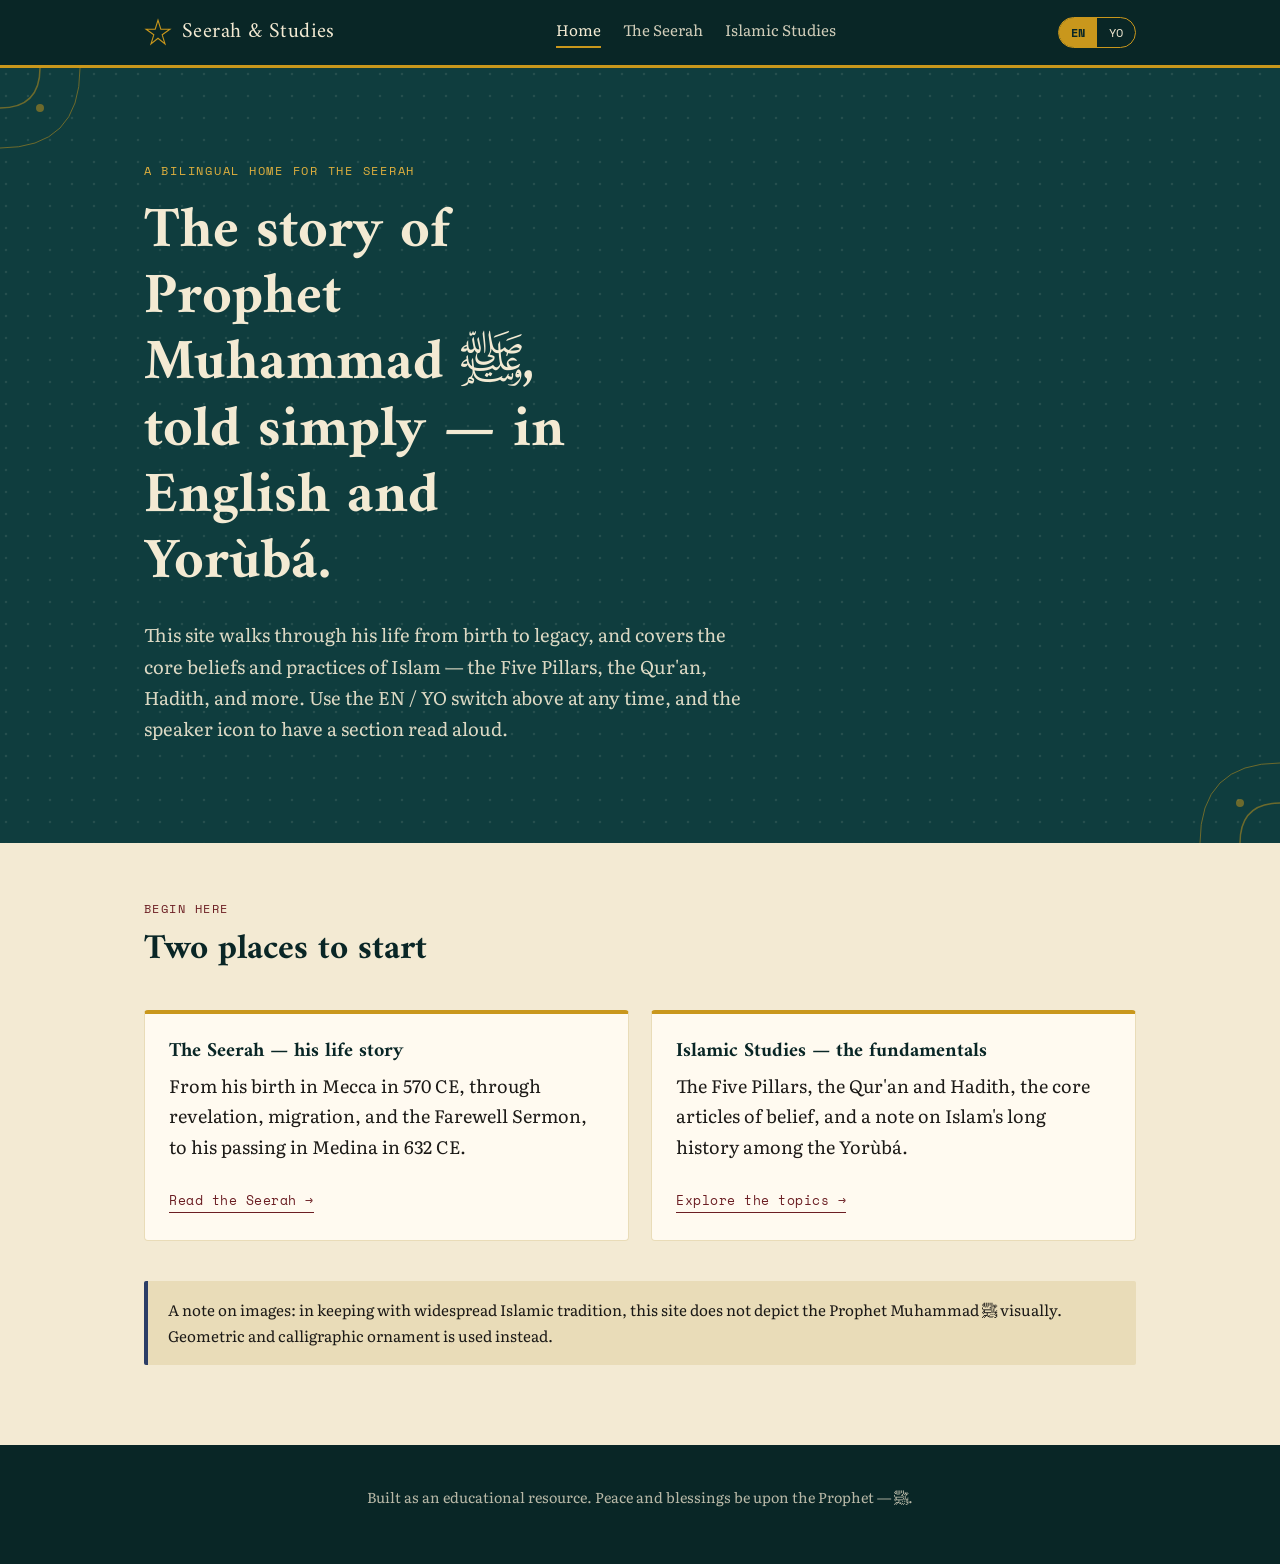
==== index.html @ 4bd9f7b9 "Rename index-4.html to index.html" ====
<!DOCTYPE html>
<html lang="en">
<head>
<meta charset="UTF-8">
<meta name="viewport" content="width=device-width, initial-scale=1.0">
<title>Ìtàn Anábì — The Life of Prophet Muhammad ﷺ &amp; Islamic Studies</title>
<meta name="description" content="A bilingual (English / Yorùbá) home for the Seerah of Prophet Muhammad ﷺ and core Islamic studies topics.">
<link rel="preconnect" href="https://fonts.googleapis.com">
<link href="https://fonts.googleapis.com/css2?family=Amiri:wght@400;700&family=Literata:opsz,wght@18..144,400;600&family=Space+Mono&display=swap" rel="stylesheet">
<link rel="stylesheet" href="style.css">
</head>
<body>

<header class="site-header">
  <div class="nav-row">
    <a class="brand" href="index.html">
      <svg class="mark" viewBox="0 0 40 40" fill="none" xmlns="http://www.w3.org/2000/svg">
        <polygon points="20,3 24,16 37,16 26,24 30,37 20,29 10,37 14,24 3,16 16,16" stroke="#C9971C" stroke-width="1.6" fill="none"/>
      </svg>
      <span data-en="Seerah &amp; Studies" data-yo="Ìtàn &amp; Ẹ̀kọ́">Seerah &amp; Studies</span>
    </a>
    <nav class="links">
      <a href="index.html" aria-current="page" data-en="Home" data-yo="Ilé">Home</a>
      <a href="seerah.html" data-en="The Seerah" data-yo="Ìtàn Àyè Anábì">The Seerah</a>
      <a href="studies.html" data-en="Islamic Studies" data-yo="Ẹ̀kọ́ Islam">Islamic Studies</a>
    </nav>
    <div class="controls">
      <div class="lang-toggle" role="group" aria-label="Language">
        <button data-lang="en" class="active">EN</button>
        <button data-lang="yo">YO</button>
      </div>
    </div>
  </div>
</header>

<section class="hero texture-teal">
  <svg class="corner-ornament tl" viewBox="0 0 160 160" fill="none">
    <path d="M0 40 Q40 40 40 0" stroke="#C9971C" stroke-width="1.5"/>
    <path d="M0 80 Q80 80 80 0" stroke="#C9971C" stroke-width="1"/>
    <circle cx="40" cy="40" r="4" fill="#C9971C"/>
  </svg>
  <svg class="corner-ornament br" viewBox="0 0 160 160" fill="none">
    <path d="M0 40 Q40 40 40 0" stroke="#C9971C" stroke-width="1.5"/>
    <path d="M0 80 Q80 80 80 0" stroke="#C9971C" stroke-width="1"/>
    <circle cx="40" cy="40" r="4" fill="#C9971C"/>
  </svg>
  <div class="container">
    <span class="eyebrow" data-en="A bilingual home for the Seerah" data-yo="Ilé kíkà Ìtàn Anábì ní èdè méjì">A bilingual home for the Seerah</span>
    <h1 data-en="The story of Prophet Muhammad ﷺ, told simply — in English and Yorùbá."
        data-yo="Ìtàn ìgbésí ayé Anábì Muhammad ﷺ, tí a sọ ní ọ̀nà tí ó rọrùn — ní Gẹ̀ẹ́sì àti Yorùbá.">
      The story of Prophet Muhammad ﷺ, told simply — in English and Yorùbá.
    </h1>
    <p class="lede" data-en="This site walks through his life from birth to legacy, and covers the core beliefs and practices of Islam — the Five Pillars, the Qur'an, Hadith, and more. Use the EN / YO switch above at any time, and the speaker icon to have a section read aloud."
       data-yo="Ojúewé yìí yóò mú ọ gba ìgbésí ayé rẹ̀ kọjá láti ìgbà ìbí títí dé ogún tí ó fi sílẹ̀, yóò sì bo àwọn ohun pàtàkì tí ìsìn Islam gbà gbọ́ àti tí ó ń ṣe — Òpó Márùn-ún, Al-Ƙur'an, Hadith, àti bẹ́ẹ̀ bẹ́ẹ̀ lọ. Lo àmì EN / YO lókè nígbàkúgbà, kí o sì tẹ àmì agbóhùnsáfẹ́fẹ́ láti jẹ́ kí a ka apá kan sókè fún ọ.">
      This site walks through his life from birth to legacy, and covers the core beliefs and practices of Islam — the Five Pillars, the Qur'an, Hadith, and more. Use the EN / YO switch above at any time, and the speaker icon to have a section read aloud.
    </p>
  </div>
</section>

<section>
  <div class="container">
    <span class="section-kicker" data-en="Begin here" data-yo="Bẹ̀rẹ̀ láti ibí">Begin here</span>
    <h2 class="section-title" data-en="Two places to start" data-yo="Ibi méjì láti bẹ̀rẹ̀">Two places to start</h2>

    <div class="card-grid">
      <div class="card">
        <h3 data-en="The Seerah — his life story" data-yo="Ìtàn Àyè Anábì — ìtàn ìgbésí ayé rẹ̀">The Seerah — his life story</h3>
        <p data-en="From his birth in Mecca in 570 CE, through revelation, migration, and the Farewell Sermon, to his passing in Medina in 632 CE."
           data-yo="Láti ìgbà ìbí rẹ̀ ní Mecca ní ọdún 570 AD, la ọ̀nà ìfihàn, ìṣíkiri, àti Ìwàásù Ìdágbére, títí dé ìgbà tí ó kú ní Medina ní ọdún 632 AD.">
          From his birth in Mecca in 570 CE, through revelation, migration, and the Farewell Sermon, to his passing in Medina in 632 CE.
        </p>
        <a class="card-link" href="seerah.html" data-en="Read the Seerah →" data-yo="Ka Ìtàn Náà →">Read the Seerah →</a>
      </div>
      <div class="card">
        <h3 data-en="Islamic Studies — the fundamentals" data-yo="Ẹ̀kọ́ Islam — ìpìlẹ̀ rẹ̀">Islamic Studies — the fundamentals</h3>
        <p data-en="The Five Pillars, the Qur'an and Hadith, the core articles of belief, and a note on Islam's long history among the Yorùbá."
           data-yo="Òpó Márùn-ún, Al-Ƙur'an àti Hadith, àwọn ohun pàtàkì tí ìgbàgbọ́ dá lé, àti ìtàn kúkúrú nípa bí Islam ṣe gbilẹ̀ láàrin àwọn Yorùbá.">
          The Five Pillars, the Qur'an and Hadith, the core articles of belief, and a note on Islam's long history among the Yorùbá.
        </p>
        <a class="card-link" href="studies.html" data-en="Explore the topics →" data-yo="Wo àwọn Ẹ̀kọ́ Náà →">Explore the topics →</a>
      </div>
    </div>

    <div class="note-box" data-en="A note on images: in keeping with widespread Islamic tradition, this site does not depict the Prophet Muhammad ﷺ visually. Geometric and calligraphic ornament is used instead."
         data-yo="Ọ̀rọ̀ díẹ̀ nípa àwòrán: ní ìbámu pẹ̀lú àṣà Islam tí ó gbilẹ̀, ojúewé yìí kì yóò fi àwòrán Anábì Muhammad ﷺ hàn. Àwòrán jíómétrì àti kalikáfì ni a lò dípò rẹ̀.">
      A note on images: in keeping with widespread Islamic tradition, this site does not depict the Prophet Muhammad ﷺ visually. Geometric and calligraphic ornament is used instead.
    </div>
  </div>
</section>

<footer class="site-footer">
  <p data-en="Built as an educational resource. Peace and blessings be upon the Prophet — ﷺ." data-yo="Ṣíṣe fún ète ẹ̀kọ́. Kí àlàáfíà àti ìbùkún Ọlọ́run máa bẹ̀ lórí Anábì — ﷺ.">
    Built as an educational resource. Peace and blessings be upon the Prophet — ﷺ.
  </p>
</footer>

<script src="script.js"></script>
</body>
</html>
---- style.css ----
/* ============================================================
   SEERAH & ILÉ-ÈKỌ́ ISLAM — design tokens
   Palette: manuscript ink & gold, with an Adire-indigo accent
   nodding to the Yorùbá cultural home of this site's audience.
   ============================================================ */

:root {
  --ink: #1c1a17;
  --parchment: #f3ead3;
  --parchment-deep: #e9dcb8;
  --teal: #0f3d3e;
  --teal-deep: #092626;
  --gold: #c9971c;
  --gold-bright: #e0b03e;
  --maroon: #6b1e23;
  --indigo: #2c3e66;

  --font-display: "Amiri", "Georgia", serif;
  --font-body: "Literata", Georgia, serif;
  --font-label: "Space Mono", monospace;

  --max-w: 1040px;
}

* { box-sizing: border-box; }

html { scroll-behavior: smooth; }

body {
  margin: 0;
  background: var(--parchment);
  color: var(--ink);
  font-family: var(--font-body);
  font-size: 18px;
  line-height: 1.7;
  -webkit-font-smoothing: antialiased;
}

body[dir="rtl-off"] {}

img, svg { max-width: 100%; display: block; }

a { color: inherit; }

h1, h2, h3 {
  font-family: var(--font-display);
  font-weight: 700;
  line-height: 1.15;
  margin: 0 0 0.4em;
}

p { margin: 0 0 1em; }

.container {
  max-width: var(--max-w);
  margin: 0 auto;
  padding: 0 24px;
}

/* ---------- background texture: fine Adire dot lattice ---------- */
.texture-indigo {
  background-color: var(--indigo);
  background-image:
    radial-gradient(circle at 6px 6px, rgba(243,234,211,0.14) 1.4px, transparent 1.6px);
  background-size: 24px 24px;
}

.texture-teal {
  background-color: var(--teal);
  background-image:
    radial-gradient(circle at 6px 6px, rgba(243,234,211,0.10) 1.4px, transparent 1.6px);
  background-size: 22px 22px;
}

/* ---------- nav ---------- */
header.site-header {
  position: sticky;
  top: 0;
  z-index: 40;
  background: var(--teal-deep);
  color: var(--parchment);
  border-bottom: 3px solid var(--gold);
}

.nav-row {
  display: flex;
  align-items: center;
  justify-content: space-between;
  padding: 14px 24px;
  max-width: var(--max-w);
  margin: 0 auto;
  gap: 16px;
  flex-wrap: wrap;
}

.brand {
  font-family: var(--font-display);
  font-size: 1.35rem;
  letter-spacing: 0.02em;
  text-decoration: none;
  color: var(--parchment);
  display: flex;
  align-items: center;
  gap: 10px;
}
.brand .mark { width: 28px; height: 28px; flex: none; }

nav.links {
  display: flex;
  gap: 22px;
  font-size: 0.95rem;
}
nav.links a {
  text-decoration: none;
  color: var(--parchment);
  opacity: 0.85;
  border-bottom: 2px solid transparent;
  padding-bottom: 3px;
  transition: opacity .2s, border-color .2s;
}
nav.links a:hover, nav.links a[aria-current="page"] {
  opacity: 1;
  border-color: var(--gold);
}

.controls {
  display: flex;
  align-items: center;
  gap: 10px;
}

.lang-toggle {
  display: inline-flex;
  border: 1px solid var(--gold);
  border-radius: 999px;
  overflow: hidden;
  font-family: var(--font-label);
  font-size: 0.72rem;
  letter-spacing: 0.04em;
}
.lang-toggle button {
  background: transparent;
  color: var(--parchment);
  border: none;
  padding: 6px 12px;
  cursor: pointer;
  font-family: inherit;
  font-size: inherit;
}
.lang-toggle button.active {
  background: var(--gold);
  color: var(--teal-deep);
  font-weight: 700;
}

.speak-btn {
  background: transparent;
  border: 1px solid var(--gold);
  color: var(--parchment);
  border-radius: 999px;
  padding: 6px 12px;
  font-size: 0.85rem;
  cursor: pointer;
  display: inline-flex;
  align-items: center;
  gap: 6px;
}
.speak-btn:hover { background: rgba(201,151,28,0.18); }
.speak-btn.speaking { background: var(--gold); color: var(--teal-deep); }

/* ---------- hero ---------- */
.hero {
  position: relative;
  color: var(--parchment);
  padding: 92px 24px 80px;
  overflow: hidden;
}
.hero .container { position: relative; z-index: 2; }
.hero .eyebrow {
  font-family: var(--font-label);
  font-size: 0.78rem;
  letter-spacing: 0.14em;
  text-transform: uppercase;
  color: var(--gold-bright);
  margin-bottom: 18px;
  display: block;
}
.hero h1 {
  font-size: clamp(2.2rem, 5vw, 3.6rem);
  max-width: 15ch;
}
.hero .lede {
  max-width: 56ch;
  font-size: 1.15rem;
  color: rgba(243,234,211,0.9);
}
.corner-ornament {
  position: absolute;
  width: 160px;
  height: 160px;
  opacity: 0.5;
}
.corner-ornament.tl { top: 0; left: 0; }
.corner-ornament.br { bottom: 0; right: 0; transform: rotate(180deg); }

/* ---------- cards / grid ---------- */
.card-grid {
  display: grid;
  grid-template-columns: repeat(auto-fit, minmax(260px, 1fr));
  gap: 22px;
  margin: 40px 0;
}
.card {
  background: #fffaf0;
  border: 1px solid var(--parchment-deep);
  border-top: 4px solid var(--gold);
  padding: 26px 24px;
  border-radius: 4px;
}
.card h3 { font-size: 1.25rem; color: var(--teal-deep); }
.card a.card-link {
  display: inline-block;
  margin-top: 10px;
  font-family: var(--font-label);
  font-size: 0.8rem;
  letter-spacing: 0.04em;
  color: var(--maroon);
  text-decoration: none;
  border-bottom: 1px solid var(--maroon);
}

section { padding: 56px 0; }
section.dark { padding: 64px 0; }
.section-title {
  font-size: clamp(1.6rem, 3vw, 2.2rem);
  color: var(--teal-deep);
}
.section-kicker {
  font-family: var(--font-label);
  font-size: 0.75rem;
  letter-spacing: 0.12em;
  text-transform: uppercase;
  color: var(--maroon);
  display: block;
  margin-bottom: 10px;
}

/* ---------- timeline (Seerah) ---------- */
.timeline {
  position: relative;
  margin-top: 40px;
  padding-left: 46px;
  border-left: 2px solid var(--gold);
}
.t-item {
  position: relative;
  padding-bottom: 46px;
}
.t-item:last-child { padding-bottom: 0; }
.t-item .t-year {
  font-family: var(--font-label);
  font-size: 0.85rem;
  color: var(--maroon);
  letter-spacing: 0.04em;
}
.t-item .t-dot {
  position: absolute;
  left: -53px;
  top: 4px;
  width: 15px;
  height: 15px;
  background: var(--parchment);
  border: 3px solid var(--gold);
  border-radius: 50%;
}
.t-item h3 {
  font-size: 1.4rem;
  color: var(--teal-deep);
  margin-top: 4px;
}
.t-item .t-body { max-width: 62ch; }

/* ---------- pillars / topic blocks (Studies) ---------- */
.pillar-list {
  counter-reset: pillar;
  display: grid;
  gap: 18px;
  margin-top: 34px;
}
.pillar {
  display: grid;
  grid-template-columns: 64px 1fr;
  gap: 20px;
  align-items: start;
  background: #fffaf0;
  border: 1px solid var(--parchment-deep);
  padding: 20px 22px;
  border-radius: 4px;
}
.pillar .num {
  counter-increment: pillar;
  font-family: var(--font-display);
  font-size: 2.1rem;
  color: var(--gold);
  line-height: 1;
}
.pillar .num::before { content: counter(pillar, arabic-indic) ""; }
.pillar h3 { font-size: 1.15rem; margin-bottom: 6px; color: var(--teal-deep); }

.topic-block { margin: 46px 0; padding-top: 10px; border-top: 1px solid var(--parchment-deep); }
.topic-block h2 { color: var(--teal-deep); font-size: 1.6rem; }

blockquote.pull {
  font-family: var(--font-display);
  font-size: 1.5rem;
  color: var(--teal-deep);
  border-left: 4px solid var(--maroon);
  padding: 6px 0 6px 22px;
  margin: 30px 0;
  max-width: 40ch;
}
blockquote.pull cite {
  display: block;
  font-family: var(--font-label);
  font-size: 0.75rem;
  color: var(--maroon);
  margin-top: 8px;
  font-style: normal;
}

.note-box {
  background: var(--parchment-deep);
  border-left: 4px solid var(--indigo);
  padding: 16px 20px;
  font-size: 0.95rem;
  border-radius: 2px;
  margin: 24px 0;
}

footer.site-footer {
  background: var(--teal-deep);
  color: rgba(243,234,211,0.75);
  padding: 40px 24px;
  font-size: 0.9rem;
  text-align: center;
}
footer.site-footer a { color: var(--gold-bright); text-decoration: none; }

/* ---------- accessibility ---------- */
a:focus-visible, button:focus-visible {
  outline: 3px solid var(--gold-bright);
  outline-offset: 2px;
}

@media (prefers-reduced-motion: reduce) {
  html { scroll-behavior: auto; }
}

@media (max-width: 640px) {
  .hero { padding: 64px 20px 52px; }
  .timeline { padding-left: 34px; }
  .t-item .t-dot { left: -41px; }
  .pillar { grid-template-columns: 46px 1fr; }
}
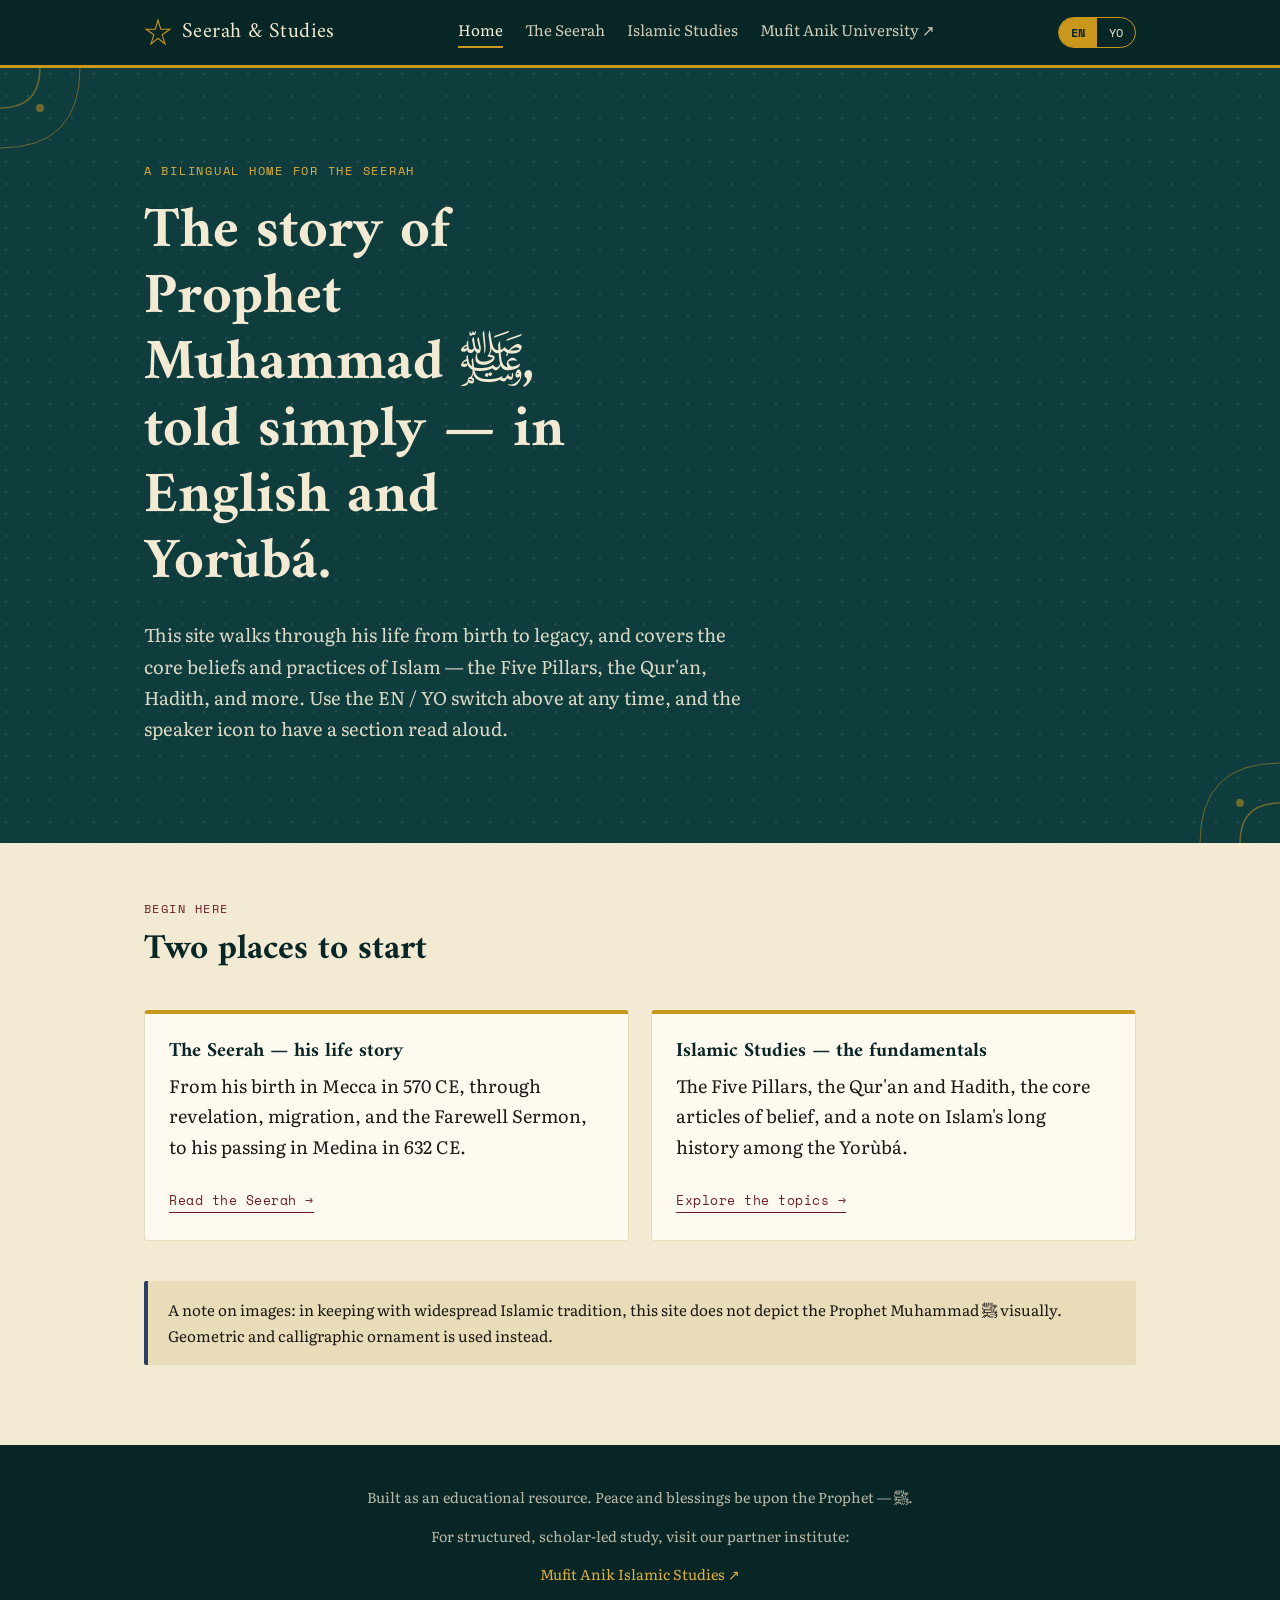
==== commit 42a61d60: "Rename index-5.html to index.html" ====
--- a/index.html
+++ b/index.html
@@ -23,6 +23,7 @@
       <a href="index.html" aria-current="page" data-en="Home" data-yo="Ilé">Home</a>
       <a href="seerah.html" data-en="The Seerah" data-yo="Ìtàn Àyè Anábì">The Seerah</a>
       <a href="studies.html" data-en="Islamic Studies" data-yo="Ẹ̀kọ́ Islam">Islamic Studies</a>
+      <a href="https://mufit-anik-university.netlify.app/" target="_blank" rel="noopener" data-en="Mufit Anik University ↗" data-yo="Mufit Anik University ↗">Mufit Anik University ↗</a>
     </nav>
     <div class="controls">
       <div class="lang-toggle" role="group" aria-label="Language">
@@ -92,6 +93,10 @@
   <p data-en="Built as an educational resource. Peace and blessings be upon the Prophet — ﷺ." data-yo="Ṣíṣe fún ète ẹ̀kọ́. Kí àlàáfíà àti ìbùkún Ọlọ́run máa bẹ̀ lórí Anábì — ﷺ.">
     Built as an educational resource. Peace and blessings be upon the Prophet — ﷺ.
   </p>
+  <p data-en="For structured, scholar-led study, visit our partner institute:" data-yo="Fún ẹ̀kọ́ tí a ṣètò dáadáa lábẹ́ àwọn ọ̀mọ̀wé, ṣàbẹ̀wò sí ilé-ẹ̀kọ́ alábàáṣepọ̀ wa:">
+    For structured, scholar-led study, visit our partner institute:
+  </p>
+  <p><a href="https://mufit-anik-university.netlify.app/" target="_blank" rel="noopener">Mufit Anik Islamic Studies ↗</a></p>
 </footer>
 
 <script src="script.js"></script>
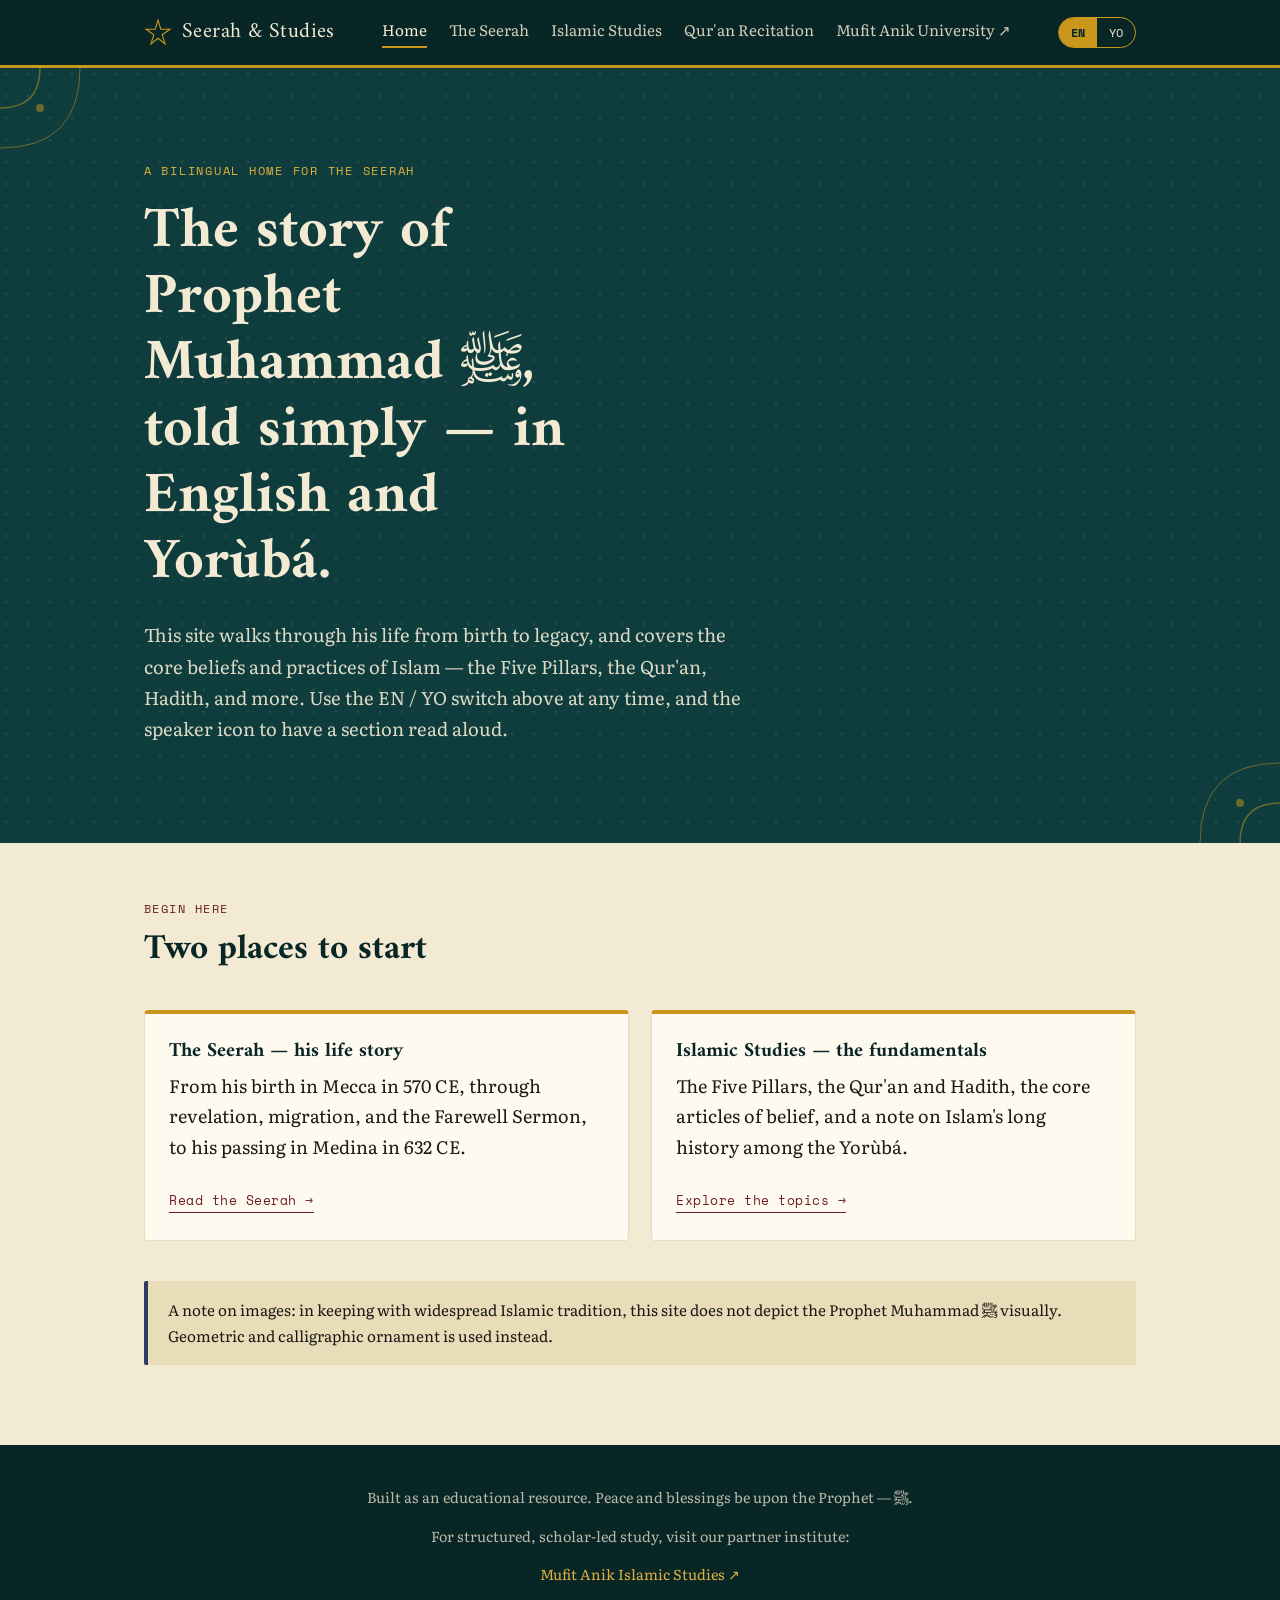
==== commit 72ac4503: "Rename index-4.html to index.html" ====
--- a/index.html
+++ b/index.html
@@ -23,6 +23,7 @@
       <a href="index.html" aria-current="page" data-en="Home" data-yo="Ilé">Home</a>
       <a href="seerah.html" data-en="The Seerah" data-yo="Ìtàn Àyè Anábì">The Seerah</a>
       <a href="studies.html" data-en="Islamic Studies" data-yo="Ẹ̀kọ́ Islam">Islamic Studies</a>
+      <a href="quran.html" data-en="Qur'an Recitation" data-yo="Kíkà Al-Ƙur'an">Qur'an Recitation</a>
       <a href="https://mufit-anik-university.netlify.app/" target="_blank" rel="noopener" data-en="Mufit Anik University ↗" data-yo="Mufit Anik University ↗">Mufit Anik University ↗</a>
     </nav>
     <div class="controls">
